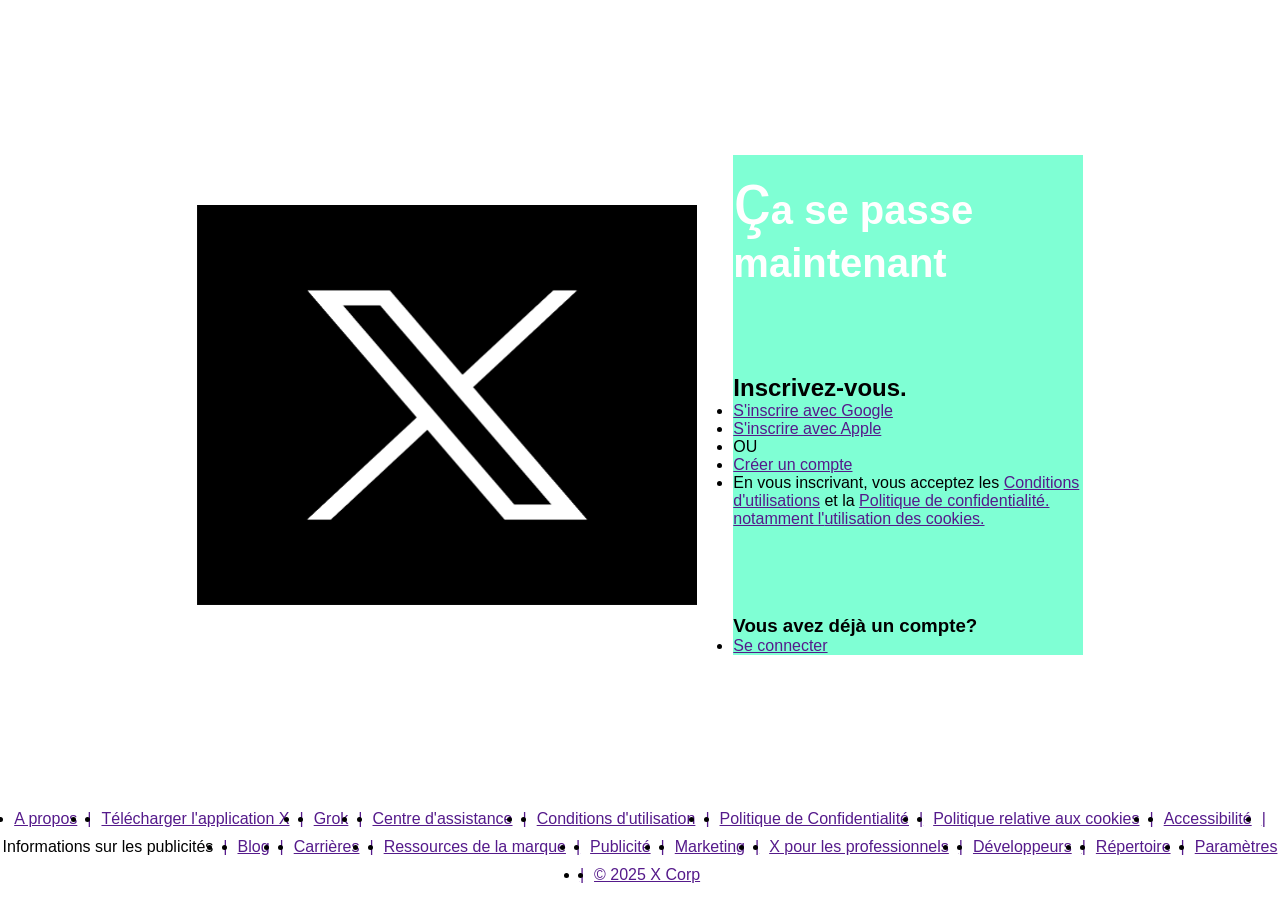
==== index.html @ 5c11cf38 "Création des fichiers Authentification" ====
<!DOCTYPE html>
<html lang="en">
<head>
    <meta charset="UTF-8">
    <meta name="viewport" content="width=device-width, initial-scale=1.0">
    <link rel="stylesheet" href="style.css">
    <title>Authentification</title>
</head>
<body>
    <main class="flex-row index_main">
        <img class="iconeX" src="images/icone de X.jpg" alt="">
        <div class="flex-column contenair_index_main">
            <div class="contenair_index_main_div">
                <h1><span>ç</span>a se passe maintenant</h1>
            </div>
            <div>
                <h2>Inscrivez-vous.</h2>
                <ul>
                    <li><a href=""><img src="X-clone/images/google.png" alt="">S'inscrire avec Google</a></li>
                    <li><a href=""><img src="X-clone/images/AAPL.png" alt="">S'inscrire avec Apple</a></li>
                    <li>OU</li>
                    <li><a href="">Créer un compte</a></li>
                    <li>En vous inscrivant, vous acceptez les <a href="">Conditions d'utilisations</a> et la <a href="">Politique de confidentialité. notamment l'<a href="">utilisation des cookies.</a></a></li>
                </ul>
            </div>
            <div>
                <h3>Vous avez déjà un compte?</h3>
                <ul>
                    <li><a href="">Se connecter</a></li>
                </ul>
            </div>
        </div>
    </main>
    <footer>
        <ul class="flex-row index_footer_ul">
            <li><a href="">A propos</a></li>
            <li><a href="">&#124</a></li>
            <li><a href="">Télécharger l'application X</a></li>
            <li><a href="">&#124</a></li>
            <li><a href="">Grok</a></li>
            <li><a href="">&#124</a></li>
            <li><a href="">Centre d'assistance</a></li>
            <li><a href="">&#124</a></li>
            <li><a href="">Conditions d'utilisation</a></li>
            <li><a href="">&#124</a></li>
            <li><a href="">Politique de Confidentialité</a></li>
            <li><a href="">&#124</a></li>
            <li><a href="">Politique relative aux cookies</a></li>
            <li><a href="">&#124</a></li>
            <li><a href="">Accessibilité</a></li>
            <li><a href="">&#124</a></li>
            <li><a href=""></a>Informations sur les publicités</li>
            <li><a href="">&#124</a></li>
            <li><a href="">Blog</a></li>
            <li><a href="">&#124</a></li>
            <li><a href="">Carrières</a></li>
            <li><a href="">&#124</a></li>
            <li><a href="">Ressources de la marque</a></li>
            <li><a href="">&#124</a></li>
            <li><a href="">Publicité</a></li>
            <li><a href="">&#124</a></li>
            <li><a href="">Marketing</a></li>
            <li><a href="">&#124</a></li>
            <li><a href="">X pour les professionnels</a></li>
            <li><a href="">&#124</a></li>
            <li><a href="">Développeurs</a></li>
            <li><a href="">&#124</a></li>
            <li><a href="">Répertoire</a></li>
            <li><a href="">&#124</a></li>
            <li><a href="">Paramètres</a></li>
            <li><a href="">&#124</a></li>
            <li><a href="">&#169 2025 X Corp</a></li>
        </ul>
    </footer>
</body>
</html>
---- style.css ----
*{
    box-sizing: border-box;
    padding: 0;
    margin: 0;
    font-family: sans-serif;
}

/* Classes utilitaires */
.flex-column{
    display: flex;
    flex-direction: column;
}
.flex-row{
    display: flex;
    flex-direction: row;
}
/* PAGE INDEX */

/* PARTIE MAIN */
.index_main{
    justify-content: space-evenly;
    height: 90vh;
    align-items: center;
    padding-left: 10em;
    padding-right: 10em;
}
.iconeX{
    height: 400px;
    width: 500px;
}
.contenair_index_main{
    width: 350px;
    height: 500px;
    background-color: aquamarine;
    justify-content: space-between;
}
.contenair_index_main_div h1{
    color: #fff;
    font-size: 40px;
}
.contenair_index_main_div h1 span{
    font-size: 75px;
    font-weight: 500;
}
/* PARTIE FOOTER */
.index_footer_ul{
    flex-wrap: wrap;
    justify-content: center;
    gap: 10px;
}
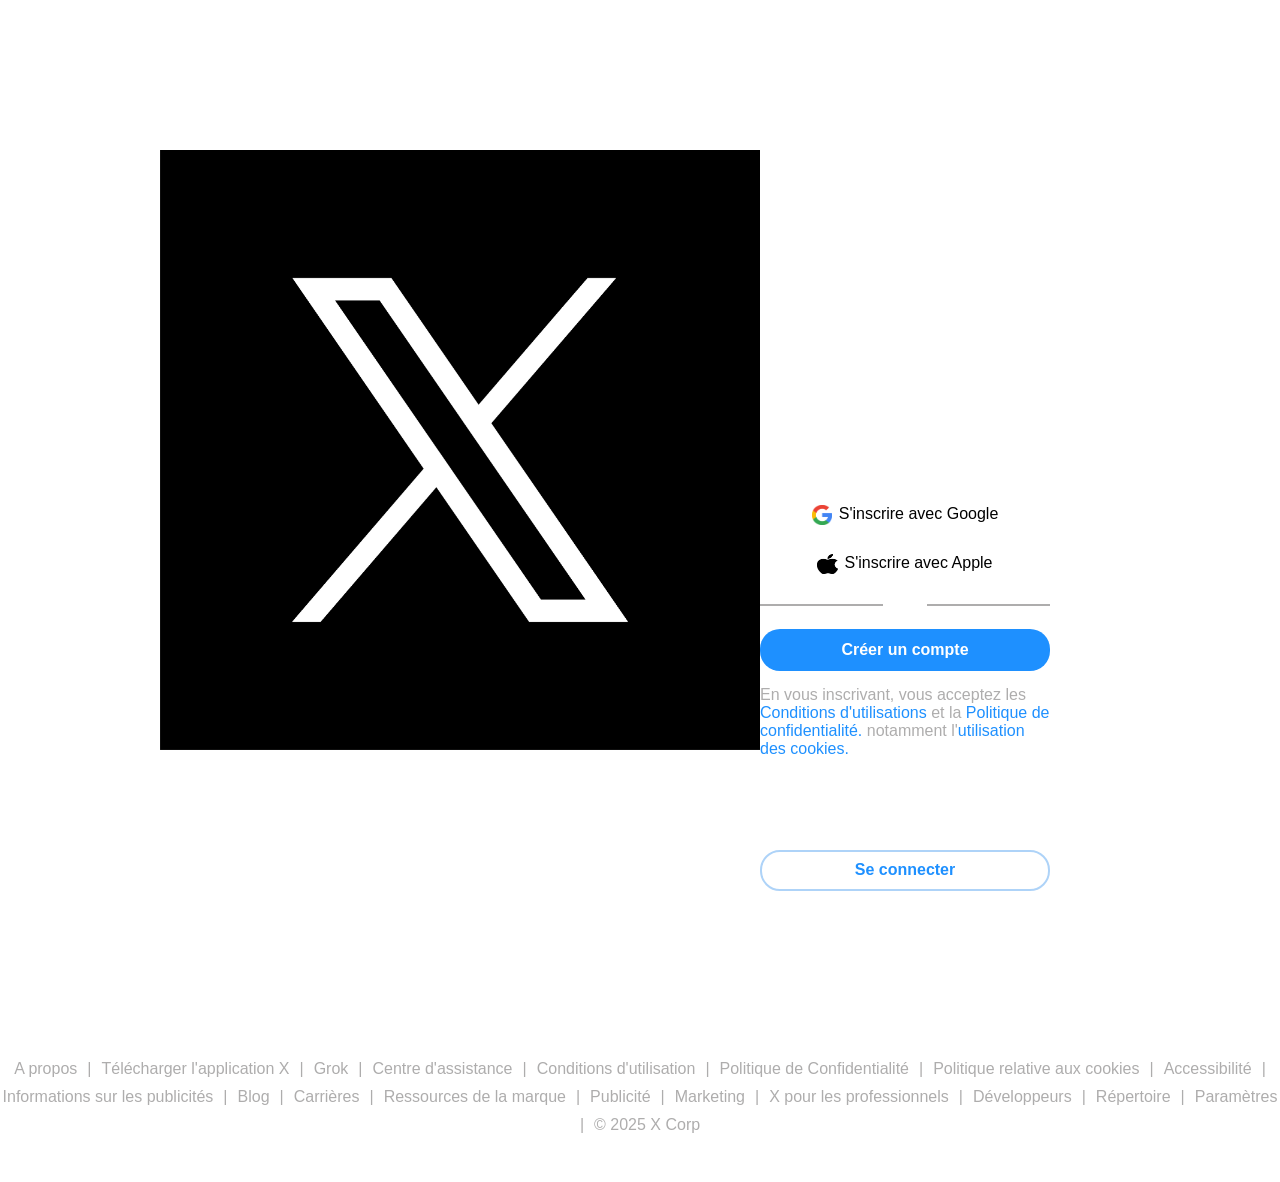
==== commit ee9a57c9: "Amélioration des pages index.html et Compte.html avec du style" ====
--- a/index.html
+++ b/index.html
@@ -7,69 +7,80 @@
     <title>Authentification</title>
 </head>
 <body>
+    <!-- PARTIE MAIN -->
     <main class="flex-row index_main">
+        <!-- Insertion icone X partie gauche -->
         <img class="iconeX" src="images/icone de X.jpg" alt="">
+        <!-- partie droite connexion -->
         <div class="flex-column contenair_index_main">
-            <div class="contenair_index_main_div">
-                <h1><span>ç</span>a se passe maintenant</h1>
+            <!-- conteneur contenant le titre comment ça marche -->
+            <div class="contenair_index_main_div1">
+                <p><span class="big-C">ç</span>a se passe maintenant</p>
             </div>
-            <div>
-                <h2>Inscrivez-vous.</h2>
-                <ul>
-                    <li><a href=""><img src="X-clone/images/google.png" alt="">S'inscrire avec Google</a></li>
-                    <li><a href=""><img src="X-clone/images/AAPL.png" alt="">S'inscrire avec Apple</a></li>
-                    <li>OU</li>
-                    <li><a href="">Créer un compte</a></li>
-                    <li>En vous inscrivant, vous acceptez les <a href="">Conditions d'utilisations</a> et la <a href="">Politique de confidentialité. notamment l'<a href="">utilisation des cookies.</a></a></li>
+            <!-- partie inscription -->
+            <div class="contenair_index_main_div2 flex-column">
+                <h2 class="txtwhite">Inscrivez-vous.</h2>
+                <ul class="flex-column ul_index ul-li">
+                    <li class="ul_index-li text-dec-none flex-row iconR"><img src="images/google.png" alt="" class="img-compte"><a href="" class="txtblack">S'inscrire avec Google</a></li>
+                    <li class="ul_index-li text-dec-none flex-row iconR"><img src="images/AAPL.png" alt="" class="img-compte"><a href="" class="txtblack">S'inscrire avec Apple</a></li>
+                    <li class="OU flex-row">
+                        <hr>
+                        <span class="txtwhite">OU</span>
+                        <hr>
+                    </li>
+                    <li class="ul_index-li text-dec-none Creer_compte"><a href="compte.html" class="txtwhite">Créer un compte</a></li>
+                    <li class="text-dec-none txtgray">En vous inscrivant, vous acceptez les <a href="" class="txtbleu">Conditions d'utilisations</a> et la <a href="" class="txtbleu">Politique de confidentialité.</a> notamment l'<a href="" class="txtbleu">utilisation des cookies.</a></li>
                 </ul>
             </div>
-            <div>
-                <h3>Vous avez déjà un compte?</h3>
-                <ul>
-                    <li><a href="">Se connecter</a></li>
+            <!-- déjà un compte(connexion) -->
+            <div class="contenair_index_main_div3 flex-column">
+                <h3 class="txtwhite">Vous avez déjà un compte?</h3>
+                <ul class="ul-li">
+                    <li class="ul_index-li text-dec-none connecter"><a href="" class="txtbleu connexion">Se connecter</a></li>
                 </ul>
             </div>
         </div>
     </main>
+    <!-- PARTIE FOOTER POUR INDEX  -->
     <footer>
-        <ul class="flex-row index_footer_ul">
-            <li><a href="">A propos</a></li>
-            <li><a href="">&#124</a></li>
-            <li><a href="">Télécharger l'application X</a></li>
-            <li><a href="">&#124</a></li>
-            <li><a href="">Grok</a></li>
-            <li><a href="">&#124</a></li>
-            <li><a href="">Centre d'assistance</a></li>
-            <li><a href="">&#124</a></li>
-            <li><a href="">Conditions d'utilisation</a></li>
-            <li><a href="">&#124</a></li>
-            <li><a href="">Politique de Confidentialité</a></li>
-            <li><a href="">&#124</a></li>
-            <li><a href="">Politique relative aux cookies</a></li>
-            <li><a href="">&#124</a></li>
-            <li><a href="">Accessibilité</a></li>
-            <li><a href="">&#124</a></li>
-            <li><a href=""></a>Informations sur les publicités</li>
-            <li><a href="">&#124</a></li>
-            <li><a href="">Blog</a></li>
-            <li><a href="">&#124</a></li>
-            <li><a href="">Carrières</a></li>
-            <li><a href="">&#124</a></li>
-            <li><a href="">Ressources de la marque</a></li>
-            <li><a href="">&#124</a></li>
-            <li><a href="">Publicité</a></li>
-            <li><a href="">&#124</a></li>
-            <li><a href="">Marketing</a></li>
-            <li><a href="">&#124</a></li>
-            <li><a href="">X pour les professionnels</a></li>
-            <li><a href="">&#124</a></li>
-            <li><a href="">Développeurs</a></li>
-            <li><a href="">&#124</a></li>
-            <li><a href="">Répertoire</a></li>
-            <li><a href="">&#124</a></li>
-            <li><a href="">Paramètres</a></li>
-            <li><a href="">&#124</a></li>
-            <li><a href="">&#169 2025 X Corp</a></li>
+        <ul class="flex-row index_footer_ul ul-li">
+            <li class="text-dec-none"><a href="">A propos</a></li>
+            <li>&#124</li>
+            <li class="text-dec-none"><a href="">Télécharger l'application X</a></li>
+            <li>&#124</li>
+            <li class="text-dec-none"><a href="">Grok</a></li>
+            <li>&#124</li>
+            <li class="text-dec-none"><a href="">Centre d'assistance</a></li>
+            <li>&#124</li>
+            <li class="text-dec-none"><a href="">Conditions d'utilisation</a></li>
+            <li>&#124</li>
+            <li class="text-dec-none"><a href="">Politique de Confidentialité</a></li>
+            <li>&#124</li>
+            <li class="text-dec-none"><a href="">Politique relative aux cookies</a></li>
+            <li>&#124</li>
+            <li class="text-dec-none"><a href="">Accessibilité</a></li>
+            <li>&#124</li>
+            <li class="text-dec-none"><a href="">Informations sur les publicités</a></li>
+            <li>&#124</li>
+            <li class="text-dec-none"><a href="">Blog</a></li>
+            <li>&#124</li>
+            <li class="text-dec-none"><a href="">Carrières</a></li>
+            <li>&#124</li>
+            <li class="text-dec-none"><a href="">Ressources de la marque</a></li>
+            <li>&#124</li>
+            <li class="text-dec-none"><a href="">Publicité</a></li>
+            <li>&#124</li>
+            <li class="text-dec-none"><a href="">Marketing</a></li>
+            <li>&#124</li>
+            <li class="text-dec-none"><a href="">X pour les professionnels</a></li>
+            <li>&#124</li>
+            <li class="text-dec-none"><a href="">Développeurs</a></li>
+            <li>&#124</li>
+            <li class="text-dec-none"><a href="">Répertoire</a></li>
+            <li>&#124</li>
+            <li class="text-dec-none"><a href="">Paramètres</a></li>
+            <li>&#124</li>
+            <li class="text-dec-none"><a href="">&#169 2025 X Corp</a></li>
         </ul>
     </footer>
 </body>
--- a/style.css
+++ b/style.css
@@ -4,8 +4,10 @@
     margin: 0;
     font-family: sans-serif;
 }
-
-/* Classes utilitaires */
+body{
+}
+
+/* -------------------------Classes utilitaires ---------------*/
 .flex-column{
     display: flex;
     flex-direction: column;
@@ -14,37 +16,234 @@
     display: flex;
     flex-direction: row;
 }
-/* PAGE INDEX */
+/* le style none */
+.ul-li{
+    list-style: none;
+}
+/* les textes en couleur*/
+.txtwhite{
+    color: #fff;
+}
+.txtbleu{
+    color: dodgerblue;
+}
+.txtgray{
+   color: #aeadad; 
+}
+.txtblack{
+    color: black;
+}
+/* images des icones des reseaux ou autres */
+.img-compte{
+    height: 20px;
+    width: 27px;
+    padding-right:0.4em;
+}
+/* les textes decoration */
+.text-dec-none a{
+    text-decoration: none;
+}
+/* LES ICONES D'ENTETES DES PAGES DE CONNEXION */
+.icone-quitter{
+    height: 50px;
+    width: 50px;
+    background-color: blue;
+}
+.iconX-header{
+    height: 130px;
+    width: 130px;
+}
+/* ---------------------PAGE INDEX-------------------------- */
 
 /* PARTIE MAIN */
 .index_main{
-    justify-content: space-evenly;
-    height: 90vh;
+    justify-content: space-between;
+    height: 100vh;
     align-items: center;
     padding-left: 10em;
-    padding-right: 10em;
-}
+    padding-right: 20em;
+}
+/* Insertion icone X partie gauche  */
 .iconeX{
-    height: 400px;
-    width: 500px;
-}
+    height: 600px;
+    width: 600px;
+}
+/* partie droite connexion */
 .contenair_index_main{
-    width: 350px;
-    height: 500px;
-    background-color: aquamarine;
-    justify-content: space-between;
-}
-.contenair_index_main_div h1{
+    width: 306px;
+    height: 580px;
+    gap: 55px;
+}
+/* conteneur contenant le titre comment ça marche */
+.contenair_index_main_div1{
     color: #fff;
-    font-size: 40px;
-}
-.contenair_index_main_div h1 span{
-    font-size: 75px;
-    font-weight: 500;
-}
-/* PARTIE FOOTER */
+    font-size: 50px;
+    font-weight: bold;
+    text-align: justify;
+}
+.big-C{
+    font-size: 95px;
+    display: inline-block;
+}
+/* partie inscription  */
+.contenair_index_main_div2{
+    gap: 30px;
+}
+.ul_index{
+    gap: 15px;
+}
+.ul_index-li{
+    text-align: center;
+    background-color: #fff;
+    border: 7px solid transparent;
+    border-radius: 20px;
+    width: 290px;
+}
+.iconR{
+    justify-content: center;
+}
+.OU{
+    align-items: center;
+    gap: 10px;
+}
+.OU hr{
+    flex: 1;
+    border: none;
+    border-top: 2px solid #aeadad;
+}
+.Creer_compte{
+    font-weight: 700;
+    background-color: dodgerblue;
+    padding: 0.3em 0;
+}
+/* déjà un compte(connexion)  */
+.connecter{
+    background-color: transparent;
+    border: 2px solid rgb(174, 211, 248);
+    padding: 0.6em 0;
+}
+.connexion{
+    font-weight: 700;
+}
+.contenair_index_main_div3{
+    gap: 15px;
+    padding-bottom: 3em;
+}
+/* PARTIE FOOTER POUR INDEX */
 .index_footer_ul{
+    margin-top: 10em;
     flex-wrap: wrap;
     justify-content: center;
     gap: 10px;
+    color:#aeadad ;
+    padding-bottom: 3em;
+}
+.index_footer_ul li a{
+    color:#aeadad ;
+}
+/* --------------------------PAGE COMPTE --------------------*/
+.header_compte{
+    background-color: cornflowerblue;
+}
+.header_compte_first_div{
+    justify-content: center;
+    background-color: darksalmon;
+    width: 100%;
+}
+.main_compte{
+    align-items: center;
+}
+.form-compte{
+    margin: 3em 0;
+    background-color: crimson;
+    width: 880px;
+    height: 300px;
+    justify-content: space-around;
+}
+.main_compte h1{
+    background-color: darkkhaki;
+    font-size: 65px;
+    font-weight: bolder;
+    
+}
+.save{
+    background-color: cornflowerblue;
+    gap: 20px;
+}
+.save input{
+    border-radius: 5px;
+    border: 2px solid #2f3336;
+    padding: 1em;
+    font-size: 19px;
+    width: 600px;
+}
+.email-compte{
+    justify-content: end;
+    width: 600px;
+    font-size: 19px;
+}
+
+
+
+
+
+
+
+
+
+
+
+
+
+
+
+
+
+
+
+
+
+
+
+
+
+
+
+
+
+
+
+
+
+/* petit écran */
+@media screen and (max-width:767px){
+    /* --------------PARTIE MAIN ------------------------ */
+    .index_main{
+        flex-direction: column;
+        height: auto;
+        padding-left: 0em;
+        padding-right: 0em;
+    }
+    /* Insertion icone X partie gauche  */
+    .iconeX{
+        height: 150px;
+        width: 150px;
+        background-color: antiquewhite;
+    }
+    /* PARTIE FOOTER POUR INDEX*/
+    .index_footer_ul{
+        padding-bottom: 0em;
+    }
+}
+
+/* Tablette */
+@media screen  and (min-width:768px ) and (max-width:1024px){
+    .index_main{
+        justify-content: center;
+        height: 100vh;
+    }
+    .iconeX{
+        height: 450px;
+        width: 450px;
+    }
 }
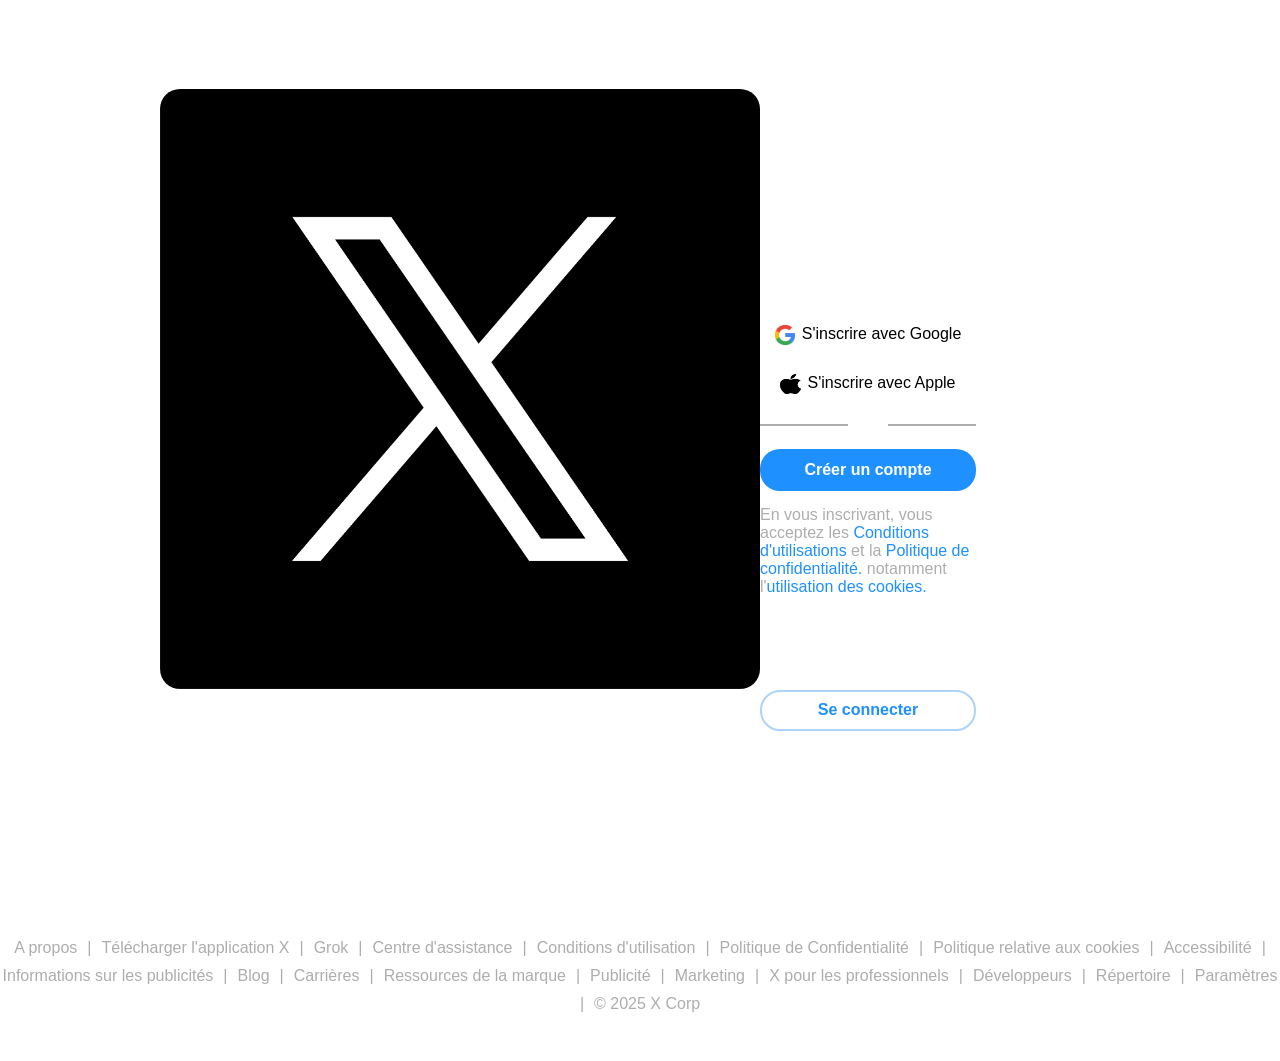
==== commit ab53fe6a: "Amélioration des fichiers index.html et compte.html ainsi que leur style." ====
--- a/index.html
+++ b/index.html
@@ -10,7 +10,9 @@
     <!-- PARTIE MAIN -->
     <main class="flex-row index_main">
         <!-- Insertion icone X partie gauche -->
-        <img class="iconeX" src="images/icone de X.jpg" alt="">
+        <div class="conteneur-img-icone flex-row ">
+            <img class="iconeX" src="images/icone de X.jpg" alt="">
+        </div>
         <!-- partie droite connexion -->
         <div class="flex-column contenair_index_main">
             <!-- conteneur contenant le titre comment ça marche -->
@@ -42,7 +44,7 @@
         </div>
     </main>
     <!-- PARTIE FOOTER POUR INDEX  -->
-    <footer>
+    <footer class="footer_index">
         <ul class="flex-row index_footer_ul ul-li">
             <li class="text-dec-none"><a href="">A propos</a></li>
             <li>&#124</li>
--- a/style.css
+++ b/style.css
@@ -47,7 +47,8 @@
 .icone-quitter{
     height: 50px;
     width: 50px;
-    background-color: blue;
+    background-color: #fff;
+    border-radius: 25px;
 }
 .iconX-header{
     height: 130px;
@@ -58,7 +59,6 @@
 /* PARTIE MAIN */
 .index_main{
     justify-content: space-between;
-    height: 100vh;
     align-items: center;
     padding-left: 10em;
     padding-right: 20em;
@@ -67,19 +67,19 @@
 .iconeX{
     height: 600px;
     width: 600px;
+    border-radius: 20px;
 }
 /* partie droite connexion */
 .contenair_index_main{
-    width: 306px;
-    height: 580px;
-    gap: 55px;
+    width: 30%;
+    gap: 35px;
 }
 /* conteneur contenant le titre comment ça marche */
 .contenair_index_main_div1{
     color: #fff;
     font-size: 50px;
     font-weight: bold;
-    text-align: justify;
+    text-align: start;
 }
 .big-C{
     font-size: 95px;
@@ -97,14 +97,15 @@
     background-color: #fff;
     border: 7px solid transparent;
     border-radius: 20px;
-    width: 290px;
+    width: 90%;
 }
 .iconR{
     justify-content: center;
 }
 .OU{
     align-items: center;
-    gap: 10px;
+    gap: 8px;
+    width: 90%;
 }
 .OU hr{
     flex: 1;
@@ -142,45 +143,137 @@
     color:#aeadad ;
 }
 /* --------------------------PAGE COMPTE --------------------*/
+/* header */
 .header_compte{
+    width: 100%;
+    position: fixed;
+    z-index: 1000;
+    background-color: #000;
+}
+.nav-compte{
+    width: 60%;
+    justify-content: space-between;
+}
+.icone-X-entete{
+    width: 50%;
+    padding-top: 1em;
+    padding-left: 2em;
+}
+.icX{
+    width: 22%;
+    justify-content: start;
+}
+
+/* Partie main compte */
+.conteneur-main-compte{
+    height: 100vh;
+    align-items: center;
     background-color: cornflowerblue;
 }
-.header_compte_first_div{
-    justify-content: center;
-    background-color: darksalmon;
-    width: 100%;
-}
-.main_compte{
-    align-items: center;
-}
-.form-compte{
-    margin: 3em 0;
-    background-color: crimson;
-    width: 880px;
-    height: 300px;
-    justify-content: space-around;
-}
-.main_compte h1{
-    background-color: darkkhaki;
-    font-size: 65px;
-    font-weight: bolder;
-    
+.formulaire-compte{
+    padding-top: 10em;
+    background-color: bisque;
+    width: 60%;
+    height: 100%;
+}
+/* premier formulaire */
+.first-formulaire{
+    background-color: darkcyan;
+    gap: 20px;
+}
+/* insertion des données */
+.conteneur-données{
+    gap: 50px;
+}
+.conteneur-données h1{
+    color: #fff;
+    font-size: 63px;
+    font-weight: bolder; 
 }
 .save{
-    background-color: cornflowerblue;
     gap: 20px;
 }
 .save input{
     border-radius: 5px;
-    border: 2px solid #2f3336;
+    border: 2px solid #aeadad;
     padding: 1em;
     font-size: 19px;
-    width: 600px;
-}
-.email-compte{
+}
+/* Utilisez email?  */
+.conteneur-email{
     justify-content: end;
-    width: 600px;
+}
+.conteneur-email a{
+    text-decoration: none;
+    font-size: 20px;
+    color: dodgerblue;
+}
+/* second formulaire */
+.born{
+    margin-top: 1.5em;
+    background-color: darkorange;
+    gap: 20px;
+    width: auto;
+}
+.born h2{
+    color: #fff;
+}
+.born div p{
     font-size: 19px;
+    color: #aeadad;
+}
+
+.date_born{
+    gap: 20px;
+}
+.date_born select{
+    color: #aeadad;
+    border: 2px solid #aeadad;
+    border-radius: 5px;
+    padding-bottom: 2em;
+    padding-left: 1em;
+}
+#Mois{
+    width: 50%;
+    height: 100px;
+    font-size: 20px;
+}
+#Jour{
+    width: 25%;
+    font-size: 20px;
+}
+#Année{
+    width: 35%;
+    font-size: 20px;
+}
+
+/* FOOTER COMPTE */
+.footer-compte{
+    align-items: center;
+    width: 100%;
+    height: 200px;
+}
+.conteneur-footer{
+    background-color: darkgreen;
+    width: 60%;
+    height: 100%;
+    justify-content: center;
+    align-items: center;
+}
+.conteneur-suivant{
+    justify-content: center;
+    align-items: center;
+    width: 100%;
+    height: 60px;
+    border: 10px solid transparent;
+    border-radius: 20px;
+    background-color:#aeadad;
+}
+.conteneur-suivant a{
+    font-size: 25px;
+    text-decoration: none;
+    font-weight: bolder;
+    color: #000;
 }
 
 
@@ -225,17 +318,68 @@
         padding-right: 0em;
     }
     /* Insertion icone X partie gauche  */
+    .conteneur-img-icone{
+        width: 100%;
+        justify-content: start;
+    }
     .iconeX{
-        height: 150px;
-        width: 150px;
-        background-color: antiquewhite;
+        height: 60px;
+        width: 60px;
+    }
+    .contenair_index_main{
+        width: 80%;
+        gap: 35px;
+    }
+    /* conteneur contenant le titre comment ça marche */
+    .contenair_index_main_div1{
+        font-size: 50px;
+        text-align: start;
+    }
+    .big-C{
+        font-size: 79px;
+        display: inline-block;
+    
     }
     /* PARTIE FOOTER POUR INDEX*/
+    .footer_index{
+        height: auto;
+    }
     .index_footer_ul{
         padding-bottom: 0em;
     }
-}
-
+    /* --------------------------PAGE COMPTE --------------------*/
+    /* header */
+    .icone-quitter{
+        height: 20px;
+        width: 20px;
+    }
+    .iconX-header{
+        height: 60px;
+        width: 60px;
+    }
+    /* Partie main compte */
+    .conteneur-main-compte{
+        height: auto;
+        padding: 3em;
+    }
+    .formulaire-compte{
+        width: auto;
+    }
+    /* insertion des données */
+    .conteneur-données h1{
+        font-size: 43px;
+    }
+    /* second formulaire */
+    #Mois{
+        height: auto;
+    }
+    /* FOOTER COMPTE */
+    .conteneur-footer{
+        width: 100%;
+        padding: 1.5em;
+    }
+
+}
 /* Tablette */
 @media screen  and (min-width:768px ) and (max-width:1024px){
     .index_main{
@@ -243,7 +387,11 @@
         height: 100vh;
     }
     .iconeX{
-        height: 450px;
+        height: 550px;
         width: 450px;
     }
+    /* partie droite connexion */
+    .contenair_index_main{
+        width: auto;
+    }
 }
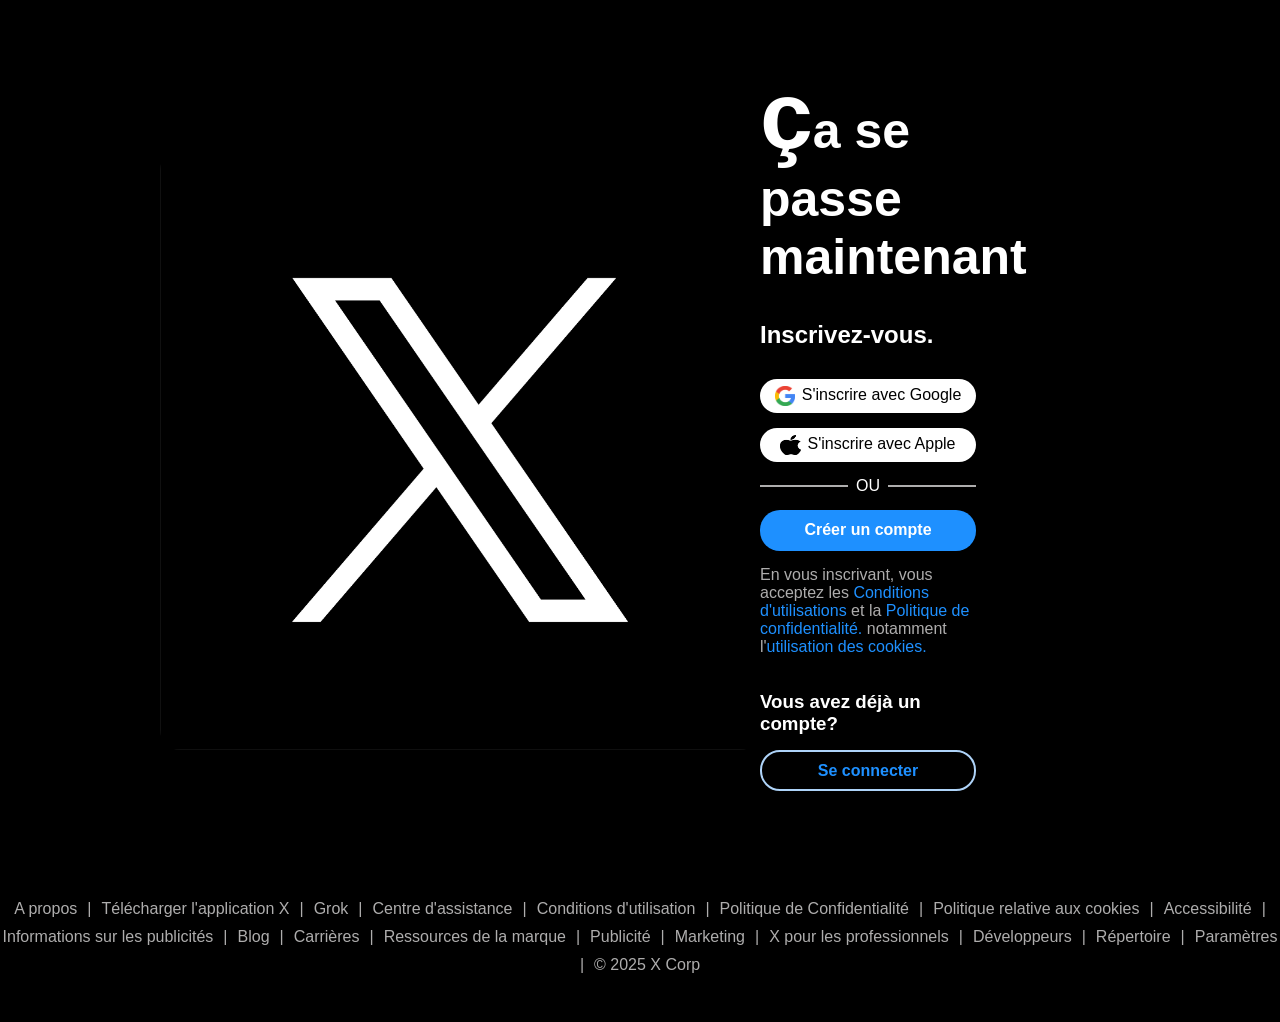
==== commit be997151: "amélioration des 4 premiers fichiers en y appliquant le style dans ces derniers" ====
--- a/index.html
+++ b/index.html
@@ -38,7 +38,7 @@
             <div class="contenair_index_main_div3 flex-column">
                 <h3 class="txtwhite">Vous avez déjà un compte?</h3>
                 <ul class="ul-li">
-                    <li class="ul_index-li text-dec-none connecter"><a href="" class="txtbleu connexion">Se connecter</a></li>
+                    <li class="ul_index-li text-dec-none connecter"><a href="connecter1.html" class="txtbleu connexion">Se connecter</a></li>
                 </ul>
             </div>
         </div>
--- a/style.css
+++ b/style.css
@@ -17,7 +17,7 @@
     flex-direction: row;
 }
 /* le style none */
-.ul-li{
+.ul-li, .listStyleNone{
     list-style: none;
 }
 /* les textes en couleur*/
@@ -62,6 +62,8 @@
     align-items: center;
     padding-left: 10em;
     padding-right: 20em;
+    background-color: #000;
+    height: 100vh;
 }
 /* Insertion icone X partie gauche  */
 .iconeX{
@@ -131,8 +133,10 @@
     padding-bottom: 3em;
 }
 /* PARTIE FOOTER POUR INDEX */
+.footer_index{
+    background-color: #000;
+}
 .index_footer_ul{
-    margin-top: 10em;
     flex-wrap: wrap;
     justify-content: center;
     gap: 10px;
@@ -165,20 +169,18 @@
 }
 
 /* Partie main compte */
-.conteneur-main-compte{
+.main-compte{
+    background-color: #000;
     height: 100vh;
     align-items: center;
-    background-color: cornflowerblue;
 }
 .formulaire-compte{
     padding-top: 10em;
-    background-color: bisque;
     width: 60%;
     height: 100%;
 }
 /* premier formulaire */
 .first-formulaire{
-    background-color: darkcyan;
     gap: 20px;
 }
 /* insertion des données */
@@ -194,10 +196,12 @@
     gap: 20px;
 }
 .save input{
+    color: #fff;
     border-radius: 5px;
     border: 2px solid #aeadad;
     padding: 1em;
     font-size: 19px;
+    background-color: #000;
 }
 /* Utilisez email?  */
 .conteneur-email{
@@ -211,7 +215,6 @@
 /* second formulaire */
 .born{
     margin-top: 1.5em;
-    background-color: darkorange;
     gap: 20px;
     width: auto;
 }
@@ -233,28 +236,34 @@
     padding-bottom: 2em;
     padding-left: 1em;
 }
+.optiongroupe{
+    color: #fff;
+}
 #Mois{
+    background-color: #000;
     width: 50%;
     height: 100px;
     font-size: 20px;
 }
 #Jour{
+    background-color: #000;
     width: 25%;
     font-size: 20px;
 }
 #Année{
+    background-color: #000;
     width: 35%;
     font-size: 20px;
 }
 
 /* FOOTER COMPTE */
 .footer-compte{
+    background-color: #000;
     align-items: center;
     width: 100%;
     height: 200px;
 }
 .conteneur-footer{
-    background-color: darkgreen;
     width: 60%;
     height: 100%;
     justify-content: center;
@@ -275,9 +284,121 @@
     font-weight: bolder;
     color: #000;
 }
-
-
-
+/* ------------------PAGE SE CONNECTER1------------------------- */
+/* header (cfr Header Page Compte.html */
+/* Main de cconnecter1 */
+.main-connecter1{
+    background-color: #000;
+    align-items: center;
+    gap: 100px;
+    padding-top: 10em;
+}
+/* connexion par un compte déjà créer */
+.conteneur-compteCréer{
+    gap: 50px;
+    width: 40%;
+}
+.conteneur-compteCréer h1{
+    color: #fff;
+    font-size: 60px;
+}
+.conteneurConnexion{
+    gap: 15px;
+}
+/* Choix de compte pour se connecter  */
+.connecterCompte{
+    justify-content: center;
+    align-items: center;
+    background-color: #fff;
+    border: 7px solid transparent;
+    border-radius: 20px;
+    width: 100%;
+    height: 50px;
+}
+.OU-ligne{
+    align-items: center;
+    gap: 8px;
+    width: 100%;
+}
+.OU-ligne hr{
+    flex: 1;
+    border: none;
+    border-top: 2px solid #aeadad;
+}
+
+.connecterCompte a{
+    text-decoration: none;
+}
+/* Se connecter en insérant les informations */
+.monDePasseOublié{
+    justify-content: center;
+    align-items: center;
+    border-radius: 20px;
+    width: 100%;
+    height: 50px;
+    background-color: transparent;
+    border: 2px solid rgb(174, 211, 248);
+}
+.btn-next{
+    font-weight: bolder;
+}
+.pasDeCompte{
+    width: 40%;
+    height: 100px;
+    text-align: center;
+    font-size: 20px;
+    color:#aeadad;
+}
+/* -------------------- PAGE SE CONNECTER2 ---------------------*/
+/* header(cfr Header Page compte.html) */
+/* Main de connecter2 */
+.main-connecter2{
+    align-items: center;
+    padding-top: 15em;
+    height: 100%;
+    background-color: #000;
+}
+.conteneurSectionConnecter2{
+    gap: 500px;
+    width: 70%;
+}
+.MotDePasse{
+    gap: 60px;
+}
+.MotDePasse h1{
+    font-size: 65px;
+    color: #fff;
+}
+.saisieMotDePasse input{
+    border-radius: 5px;
+    border: 2px solid #aeadad;
+    padding: 1em;
+    font-size: 19px;
+    background-color: #000;
+    height: 100px;
+    color: #fff;
+}
+.saisieMotDePasse a{
+    text-decoration: none;
+    font-size: 20px;
+    padding-left: 1em;
+}
+.validéConnexion{
+    gap: 30px;
+}
+.compteNonExistant{
+    text-align: start;
+}
+.connecterCompte2{
+    justify-content: center;
+    align-items: center;
+    background-color: #fff;
+    border: 7px solid transparent;
+    border-radius: 35px;
+    width: 100%;
+    height: 70px;
+    font-size: 25px;
+}
 
 
 
@@ -358,12 +479,13 @@
         width: 60px;
     }
     /* Partie main compte */
-    .conteneur-main-compte{
+    .main-compte{
         height: auto;
-        padding: 3em;
+        padding-top: 5em;
     }
     .formulaire-compte{
         width: auto;
+        padding: 2em;
     }
     /* insertion des données */
     .conteneur-données h1{
@@ -375,13 +497,40 @@
     }
     /* FOOTER COMPTE */
     .conteneur-footer{
+        height: auto;
         width: 100%;
         padding: 1.5em;
     }
+    /* ------------------PAGE SE CONNECTER1------------------------- */
+    /* header (cfr Header Page Compte.html */
+    /* Main de cconnecter1 */
+    .main-connecter1{
+        height: 100vh;
+    }
+    /* connexion par un compte déjà créer */
+    .conteneur-compteCréer{
+        width: 80%;
+    }
+    .conteneur-compteCréer h1{
+        font-size: 40px;
+    }
+
+    /* Choix de compte pour se connecter  */
+    /* Se connecter en insérant les informations */
+    .pasDeCompte{
+        width: 80%;
+    }
+    /* -----------------PAGE SE CONNECTER2 -------------------*/
+    /* header(cfr Header Page compte.html) */
+    /* Main de connecter2 */
+    .compteNonExistant{
+        width: 100%;
+    }
 
 }
 /* Tablette */
 @media screen  and (min-width:768px ) and (max-width:1024px){
+    /* -----------------PAGE INDEX------------------------ */
     .index_main{
         justify-content: center;
         height: 100vh;
@@ -394,4 +543,22 @@
     .contenair_index_main{
         width: auto;
     }
+    /* -------------------------PAGE COMPTE ----------------- */
+    /* header  */
+    /* Partie main compte */
+    .main-compte{
+        height: 100vh;
+        padding-top: 15em;
+    }
+    /* ------------------PAGE SE CONNECTER1------------------------- */
+    /* header (cfr Header Page Compte.html */
+    /* Main de cconnecter1 */
+    .main-connecter1{
+        height: 100vh;
+    }
+    /* connexion par un compte déjà créer */
+    .conteneur-compteCréer h1{
+        font-size: 35px;
+    }
+
 }
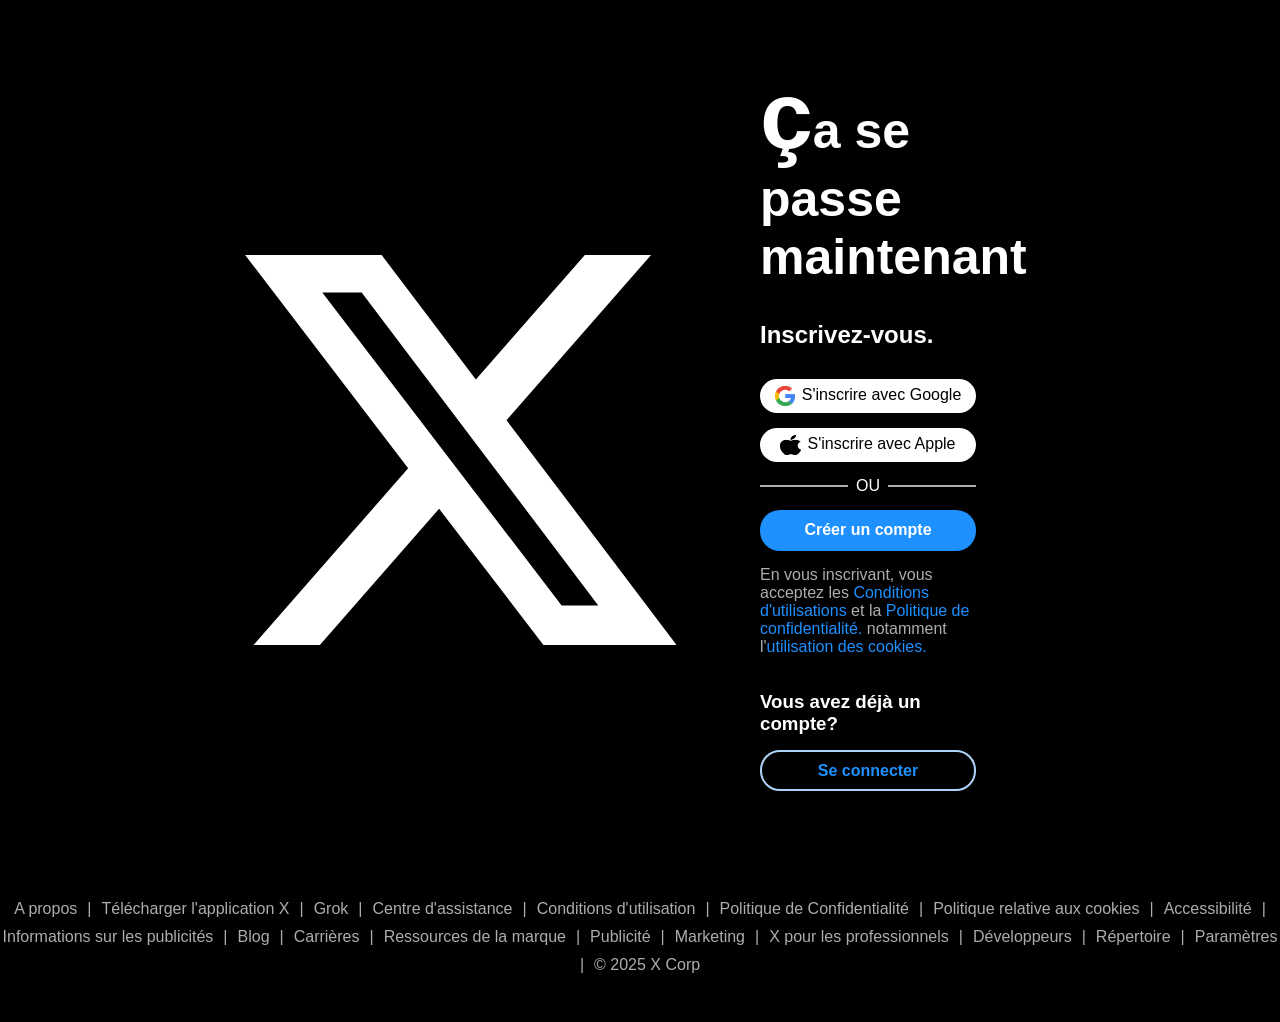
==== commit 783aa6d5: "amélioration des pages existantes" ====
--- a/index.html
+++ b/index.html
@@ -11,7 +11,7 @@
     <main class="flex-row index_main">
         <!-- Insertion icone X partie gauche -->
         <div class="conteneur-img-icone flex-row ">
-            <img class="iconeX" src="images/icone de X.jpg" alt="">
+            <svg class="iconX-header" xmlns="http://www.w3.org/2000/svg" viewBox="0 0 640 640"><!--!Font Awesome Free 7.1.0 by @fontawesome - https://fontawesome.com License - https://fontawesome.com/license/free Copyright 2025 Fonticons, Inc.--><path d="M453.2 112L523.8 112L369.6 288.2L551 528L409 528L297.7 382.6L170.5 528L99.8 528L264.7 339.5L90.8 112L236.4 112L336.9 244.9L453.2 112zM428.4 485.8L467.5 485.8L215.1 152L173.1 152L428.4 485.8z"/></svg>
         </div>
         <!-- partie droite connexion -->
         <div class="flex-column contenair_index_main">
--- a/style.css
+++ b/style.css
@@ -5,6 +5,7 @@
     font-family: sans-serif;
 }
 body{
+    background-color: #000;
 }
 
 /* -------------------------Classes utilitaires ---------------*/
@@ -47,12 +48,7 @@
 .icone-quitter{
     height: 50px;
     width: 50px;
-    background-color: #fff;
-    border-radius: 25px;
-}
-.iconX-header{
-    height: 130px;
-    width: 130px;
+    fill: #fff;
 }
 /* ---------------------PAGE INDEX-------------------------- */
 
@@ -66,10 +62,10 @@
     height: 100vh;
 }
 /* Insertion icone X partie gauche  */
-.iconeX{
+.iconX-header{
     height: 600px;
     width: 600px;
-    border-radius: 20px;
+    fill: #fff;
 }
 /* partie droite connexion */
 .contenair_index_main{
@@ -166,6 +162,11 @@
 .icX{
     width: 22%;
     justify-content: start;
+}
+.iconeX{
+    height: 120px;
+    width: 120px;
+    fill: #fff;
 }
 
 /* Partie main compte */
@@ -443,7 +444,7 @@
         width: 100%;
         justify-content: start;
     }
-    .iconeX{
+    .iconX-header{
         height: 60px;
         width: 60px;
     }
@@ -459,7 +460,6 @@
     .big-C{
         font-size: 79px;
         display: inline-block;
-    
     }
     /* PARTIE FOOTER POUR INDEX*/
     .footer_index{
@@ -471,10 +471,10 @@
     /* --------------------------PAGE COMPTE --------------------*/
     /* header */
     .icone-quitter{
-        height: 20px;
-        width: 20px;
-    }
-    .iconX-header{
+        height: 30px;
+        width: 30px;
+    }
+    .iconeX{
         height: 60px;
         width: 60px;
     }
@@ -535,7 +535,7 @@
         justify-content: center;
         height: 100vh;
     }
-    .iconeX{
+    .iconX-header{
         height: 550px;
         width: 450px;
     }
@@ -550,6 +550,9 @@
         height: 100vh;
         padding-top: 15em;
     }
+    .footer_index{
+        padding-top: 5em;
+    }
     /* ------------------PAGE SE CONNECTER1------------------------- */
     /* header (cfr Header Page Compte.html */
     /* Main de cconnecter1 */
